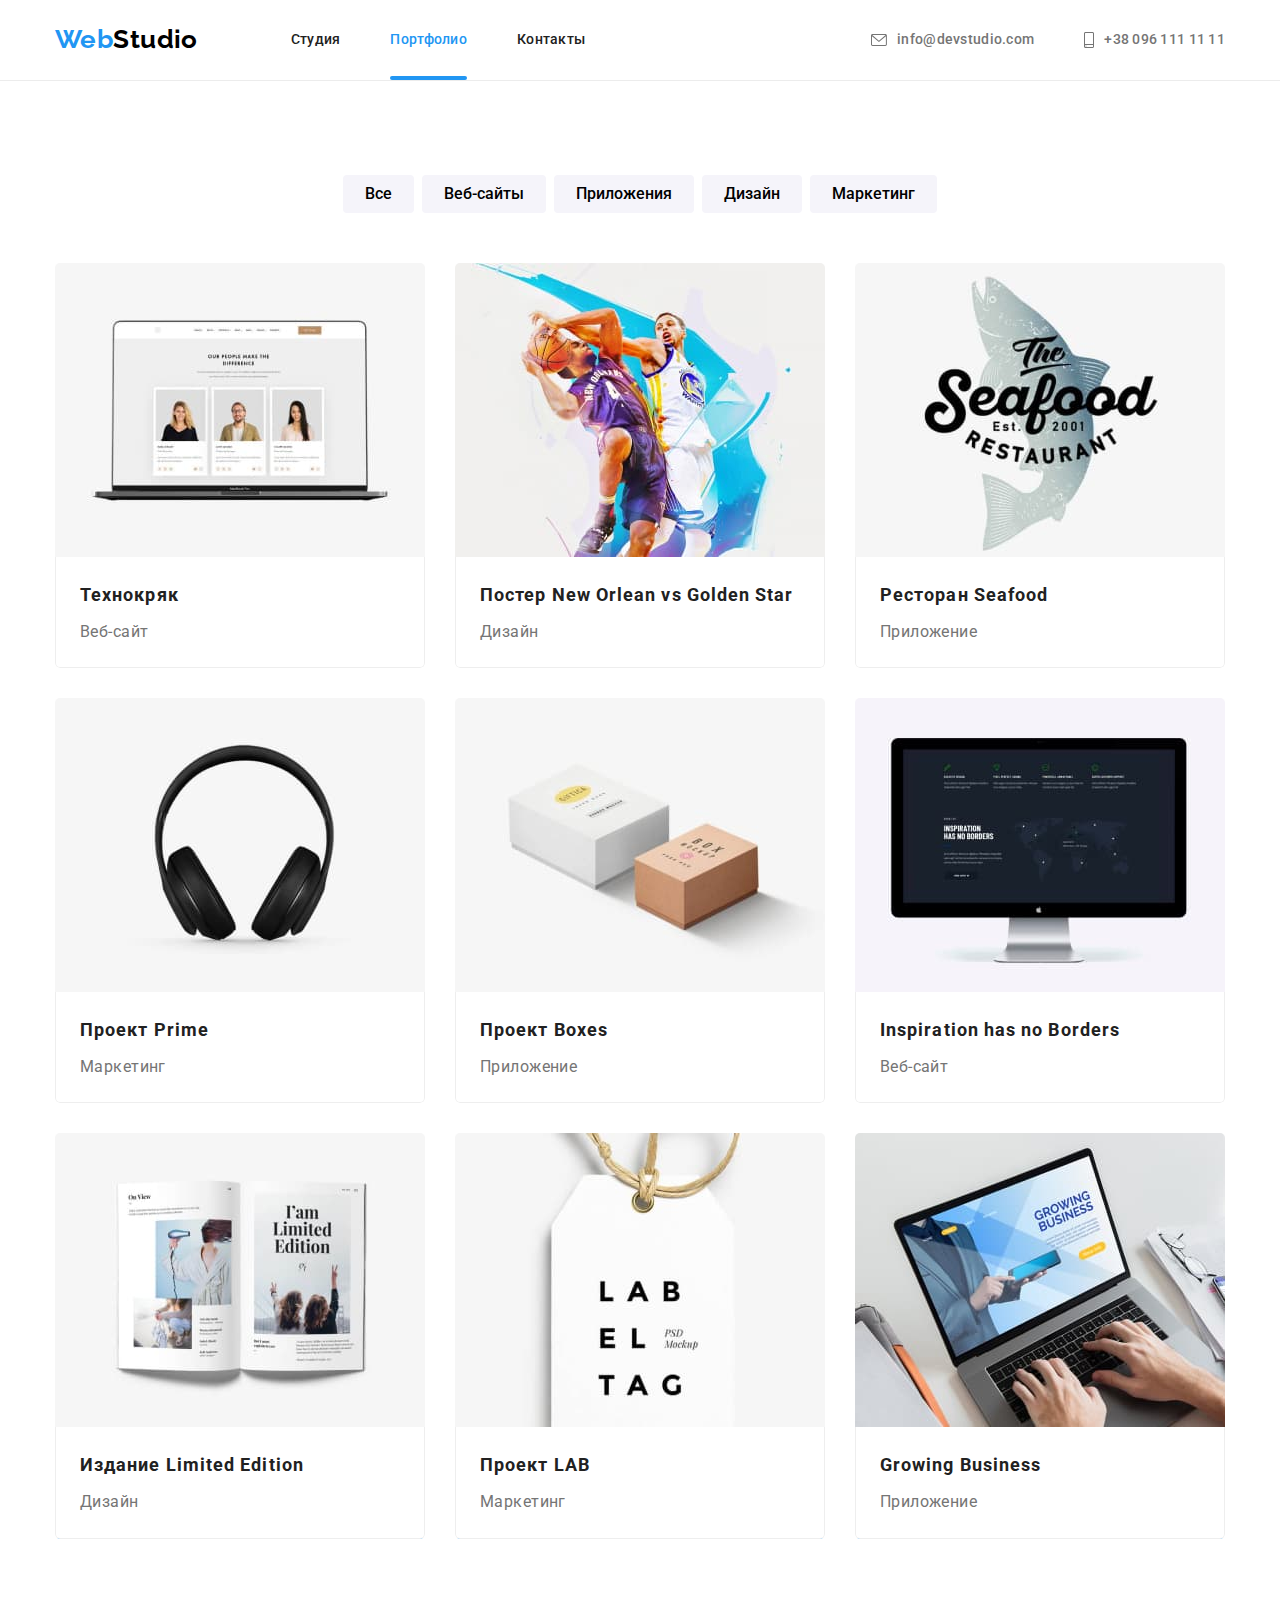
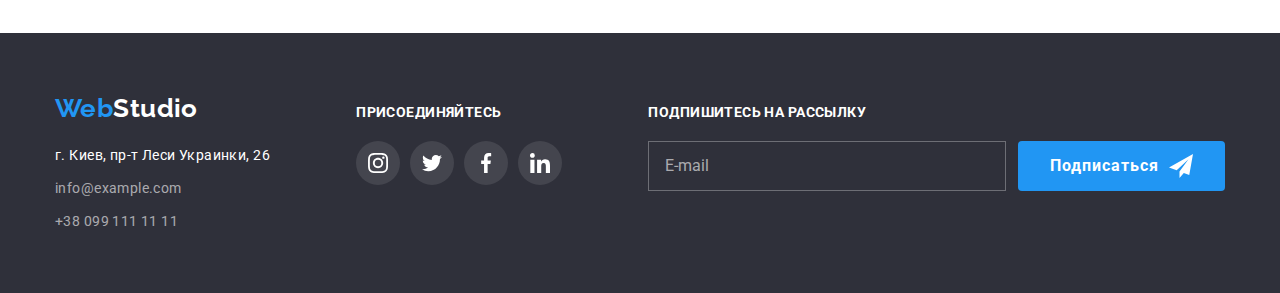
==== portfolio.html @ dcbbfcdd "Перенесено файли з попереднього дз" ====
<!DOCTYPE html>
<html lang="en">
  <head>
    <meta charset="UTF-8" />
    <meta name="viewport" content="width=device-width, initial-scale=1.0" />
    <title>Portfolio</title>
    <link
      href="https://fonts.googleapis.com/css2?family=Raleway:wght@700&family=Roboto:wght@400;500;700;900&display=swap"
      rel="stylesheet"
    />

    <link rel="stylesheet" href="./css/main.min.css" />
  </head>

  <body>
    <header class="header">
      <div class="container main-nav">
        <nav class="main-nav">
          <a class="logo link" href="index.html"
            >Web<span class="logo--black">Studio</span></a
          >
          <ul class="site-nav list">
            <li class="item">
              <a class="link" href="index.html">Студия</a>
            </li>
            <li class="item">
              <a class="current link" href="portfolio.html">Портфолио</a>
            </li>
            <li class="item"><a class="link" href="">Контакты</a></li>
          </ul>
        </nav>
        <ul class="site-nav list contacts">
          <li class="item">
            <a class="link" href="mailto:info@devstudio.com">
              <svg class="contacts__icon" width="16" height="12">
                <use href="./images/sprite.svg#icon-envelope"></use></svg
              >info@devstudio.com</a
            >
          </li>
          <li class="item">
            <a class="link" href="tel:+380961111111">
              <svg class="contacts__icon" width="10" height="16">
                <use href="./images/sprite.svg#icon-smartphone"></use></svg
              >+38 096 111 11 11</a
            >
          </li>
        </ul>
      </div>
    </header>
    <main class="main-content">
      <div class="container section">
        <h1 class="hidden">Фильтры</h1>

        <ul class="list buttons">
          <li class="buttons__item">
            <button class="button--white" type="button">Все</button>
          </li>
          <li class="buttons__item">
            <button class="button--white" type="button">Веб-сайты</button>
          </li>
          <li class="buttons__item">
            <button class="button--white" type="button">Приложения</button>
          </li>
          <li class="buttons__item">
            <button class="button--white" type="button">Дизайн</button>
          </li>
          <li class="buttons__item">
            <button class="button--white" type="button">Маркетинг</button>
          </li>
        </ul>

        <section class="projects">
          <h2 class="hidden">Проекты</h2>
          <ul class="list">
            <li class="box">
              <a class="link" href="">
                <img src="./images/image.jpg" alt="" width="370" />
                <div class="box__caption">
                  <h3 class="projects__title">Технокряк</h3>
                  <p class="projects__paragraph">Веб-сайт</p>
                </div>
                <div class="overlay">
                  <p class="overley__text">
                    Технокряк это современная площадка распространения
                    коронавируса. Компании используют эту платформу для
                    цифрового шпионажа и атак на защищённые сервера конкурентов.
                  </p>
                </div>
              </a>
            </li>
            <li class="box">
              <a class="link" href="">
                <img src="./images/image1.jpg" alt="" width="370" />
                <div class="box__caption">
                  <h3 class="projects__title">
                    Постер New Orlean vs Golden Star
                  </h3>
                  <p class="projects__paragraph">Дизайн</p>
                </div>
                <div class="overlay">
                  <p class="overley__text">
                    Технокряк это современная площадка распространения
                    коронавируса. Компании используют эту платформу для
                    цифрового шпионажа и атак на защищённые сервера конкурентов.
                  </p>
                </div>
              </a>
            </li>
            <li class="box">
              <a class="link" href="">
                <img src="./images/image2.jpg" alt="" width="370" />
                <div class="box__caption">
                  <h3 class="projects__title">Ресторан Seafood</h3>
                  <p class="projects__paragraph">Приложение</p>
                </div>
                <div class="overlay">
                  <p class="overley__text">
                    Технокряк это современная площадка распространения
                    коронавируса. Компании используют эту платформу для
                    цифрового шпионажа и атак на защищённые сервера конкурентов.
                  </p>
                </div>
              </a>
            </li>
            <li class="box">
              <a class="link" href="">
                <img src="./images/image3.jpg" alt="" width="370" />
                <div class="box__caption">
                  <h3 class="projects__title">Проект Prime</h3>
                  <p class="projects__paragraph">Маркетинг</p>
                </div>
                <div class="overlay">
                  <p class="overley__text">
                    Технокряк это современная площадка распространения
                    коронавируса. Компании используют эту платформу для
                    цифрового шпионажа и атак на защищённые сервера конкурентов.
                  </p>
                </div>
              </a>
            </li>
            <li class="box">
              <a class="link" href="">
                <img src="./images/image4.jpg" alt="" width="370" />
                <div class="box__caption">
                  <h3 class="projects__title">Проект Boxes</h3>
                  <p class="projects__paragraph">Приложение</p>
                </div>
                <div class="overlay">
                  <p class="overley__text">
                    Технокряк это современная площадка распространения
                    коронавируса. Компании используют эту платформу для
                    цифрового шпионажа и атак на защищённые сервера конкурентов.
                  </p>
                </div>
              </a>
            </li>
            <li class="box">
              <a class="link" href="">
                <img src="./images/image5.jpg" alt="" width="370" />
                <div class="box__caption">
                  <h3 class="projects__title">Inspiration has no Borders</h3>
                  <p class="projects__paragraph">Веб-сайт</p>
                </div>
                <div class="overlay">
                  <p class="overley__text">
                    Технокряк это современная площадка распространения
                    коронавируса. Компании используют эту платформу для
                    цифрового шпионажа и атак на защищённые сервера конкурентов.
                  </p>
                </div>
              </a>
            </li>
            <li class="box">
              <a class="link" href="">
                <img src="./images/image6.jpg" alt="" width="370" />
                <div class="box__caption">
                  <h3 class="projects__title">Издание Limited Edition</h3>
                  <p class="projects__paragraph">Дизайн</p>
                </div>
                <div class="overlay">
                  <p class="overley__text">
                    Технокряк это современная площадка распространения
                    коронавируса. Компании используют эту платформу для
                    цифрового шпионажа и атак на защищённые сервера конкурентов.
                  </p>
                </div>
              </a>
            </li>
            <li class="box">
              <a class="link" href="">
                <img src="./images/image7.jpg" alt="" width="370" />
                <div class="box__caption">
                  <h3 class="projects__title">Проект LAB</h3>
                  <p class="projects__paragraph">Маркетинг</p>
                </div>
                <div class="overlay">
                  <p class="overley__text">
                    Технокряк это современная площадка распространения
                    коронавируса. Компании используют эту платформу для
                    цифрового шпионажа и атак на защищённые сервера конкурентов.
                  </p>
                </div>
              </a>
            </li>
            <li class="box">
              <a class="link" href="">
                <img src="./images/image8.jpg" alt="" width="370" />
                <div class="box__caption">
                  <h3 class="projects__title">Growing Business</h3>
                  <p class="projects__paragraph">Приложение</p>
                </div>
                <div class="overlay">
                  <p class="overley__text">
                    Технокряк это современная площадка распространения
                    коронавируса. Компании используют эту платформу для
                    цифрового шпионажа и атак на защищённые сервера конкурентов.
                  </p>
                </div>
              </a>
            </li>
          </ul>
        </section>
      </div>
    </main>
    <footer class="page-footer">
      <div class="container footer">
        <div>
          <a class="logo link" href="./index.html"
            >Web<span class="logo--white">Studio</span></a
          >
          <address class="location">
            <p class="street">г. Киев, пр-т Леси Украинки, 26</p>
            <ul class="list list--colum">
              <li class="contact__item">
                <a class="footer-contacts link" href="mailto:info@example.com"
                  >info@example.com</a
                >
              </li>
              <li class="contact__item">
                <a class="footer-contacts link" href="tel:+380991111111"
                  >+38 099 111 11 11</a
                >
              </li>
            </ul>
          </address>
        </div>
        <div class="join">
          <b class="footer__subtitle">Присоединяйтесь</b>
          <ul class="list">
            <li class="icon__item">
              <a class="link-icon link-icon--gray link" href="">
                <svg width="20" height="20">
                  <use href="./images/sprite.svg#icon-instagram"></use>
                </svg>
              </a>
            </li>
            <li class="icon__item">
              <a class="link-icon link-icon--gray link" href="">
                <svg width="20" height="20">
                  <use href="./images/sprite.svg#icon-twitter"></use>
                </svg>
              </a>
            </li>
            <li class="icon__item">
              <a class="link-icon link-icon--gray link" href="">
                <svg width="20" height="20">
                  <use href="./images/sprite.svg#icon-facebook"></use>
                </svg>
              </a>
            </li>
            <li class="icon__item">
              <a class="link-icon link-icon--gray link" href="">
                <svg width="20" height="20">
                  <use href="./images/sprite.svg#icon-linkedin"></use>
                </svg>
              </a>
            </li>
          </ul>
        </div>
        <div class="follow">
          <b class="footer__subtitle">Подпишитесь на рассылку</b>
          <form action="#" class="follow__form">
            <label for="mail"></label>
            <input
              type="email"
              class="follow__input"
              id="mail"
              name="mail"
              placeholder="E-mail"
            />
            <button type="submit" class="button">
              Подписаться
              <svg class="icon-send" width="24" height="24">
                <use href="./images/sprite.svg#icon-send"></use>
              </svg>
            </button>
          </form>
        </div>
      </div>
    </footer>
  </body>
</html>
---- css/main.min.css ----
/*! modern-normalize v0.7.0 | MIT License | https://github.com/sindresorhus/modern-normalize */*,::after,::before{box-sizing:border-box}:root{-moz-tab-size:4;tab-size:4}html{line-height:1.15;-webkit-text-size-adjust:100%}body{margin:0}body{font-family:system-ui, -apple-system, 'Segoe UI', Roboto, Helvetica, Arial, sans-serif, 'Apple Color Emoji', 'Segoe UI Emoji'}hr{height:0}abbr[title]{text-decoration:underline dotted}b,strong{font-weight:bolder}code,kbd,pre,samp{font-family:ui-monospace, SFMono-Regular, Consolas, 'Liberation Mono', Menlo, monospace;font-size:1em}small{font-size:80%}sub,sup{font-size:75%;line-height:0;position:relative;vertical-align:baseline}sub{bottom:-0.25em}sup{top:-0.5em}button,input,optgroup,select,textarea{font-family:inherit;font-size:100%;line-height:1.15;margin:0}button,select{text-transform:none}[type='button'],[type='reset'],[type='submit'],button{-webkit-appearance:button}[type='button']::-moz-focus-inner,[type='reset']::-moz-focus-inner,[type='submit']::-moz-focus-inner,button::-moz-focus-inner{border-style:none;padding:0}[type='button']:-moz-focusring,[type='reset']:-moz-focusring,[type='submit']:-moz-focusring,button:-moz-focusring{outline:1px dotted ButtonText}legend{padding:0}progress{vertical-align:baseline}[type='number']::-webkit-inner-spin-button,[type='number']::-webkit-outer-spin-button{height:auto}[type='search']{-webkit-appearance:textfield;outline-offset:-2px}[type='search']::-webkit-search-decoration{-webkit-appearance:none}::-webkit-file-upload-button{-webkit-appearance:button;font:inherit}summary{display:list-item}body{color:#212121;font-family:Roboto;letter-spacing:0.03em;font-size:14px;font-style:normal;font-weight:400}img{display:block;max-width:100%;height:auto}.main-content{background-color:var(--white)}.link{text-decoration:none}.list{padding:0;margin:0;list-style:none;display:flex;flex-wrap:wrap}.list--colum{flex-direction:column}.container{width:1200px;margin-left:auto;margin-right:auto;padding-right:15px;padding-left:15px}.section{padding-top:94px;padding-bottom:94px}.hidden{position:absolute;width:1px;height:1px;margin:-1px;border:0;padding:0;clip:rect(0 0 0 0);overflow:hidden}.header{background-color:#fff;border-bottom:1px solid #ECECEC}.main-nav{display:flex;align-items:center}.site-nav{margin-left:93px}.site-nav .item:not(:last-child){margin-right:50px}.site-nav .link{display:block;padding-top:32px;padding-bottom:32px;position:relative;color:#212121;font-weight:500;line-height:1.14;letter-spacing:0.02em;transition:color 250ms cubic-bezier(0.4, 0, 0.2, 1)}.site-nav .link:hover,.site-nav .link:focus{color:#2196f3}.link.current{color:#2196f3}.current::after{display:inline-block;position:absolute;bottom:0;left:0;content:'';width:100%;height:4px;background-color:#2196f3;border-radius:2px}.logo{display:block;font-family:Raleway;font-style:normal;color:#2196f3;font-weight:700;font-size:26px;line-height:1.2}.logo--black{color:#000}.logo--white{color:#fff}.hero{display:flex;flex-direction:column;justify-content:center;align-items:center;max-width:1600px;height:600px;margin-left:auto;margin-right:auto;background-color:#2f303a;color:#fff;text-align:center;background-image:linear-gradient(to right, rgba(47,48,58,0.4), rgba(47,48,58,0.4)),url(../images/overley.jpg);background-position:center;background-repeat:no-repeat;background-size:cover}.hero__title{margin-top:0;margin-bottom:30px;margin-left:auto;margin-right:auto;max-width:700px;font-weight:900;font-size:44px;line-height:1.4;letter-spacing:0.06em;text-transform:uppercase}.button{display:inline-block;border-radius:4px;padding:10px 32px;min-width:200px;color:#fff;background-color:#2196f3;font-weight:700;font-size:16px;line-height:1.9;letter-spacing:0.06em;cursor:pointer;border:none}.button--white{padding:6px 22px;font-weight:500;font-size:16px;line-height:1.6;text-align:center;background-color:#f5f4fa;border:0;border-radius:4px;cursor:pointer;transition:color 250ms cubic-bezier(0.4, 0, 0.2, 1),background-color 250ms cubic-bezier(0.4, 0, 0.2, 1),box-shadow 250ms cubic-bezier(0.4, 0, 0.2, 1)}.button--white:hover,.button--white:focus{color:#fff;background-color:#2196f3;box-shadow:0px 3px 1px rgba(0,0,0,0.1),0px 1px 2px rgba(0,0,0,0.08),0px 2px 2px rgba(0,0,0,0.12)}.buttons{justify-content:center;margin-bottom:50px}.buttons__item{margin-right:8px}.buttons__item:last-child{margin-right:0}.features__subtitle{font-weight:700;line-height:1.14;text-transform:uppercase;margin-bottom:10px;margin-top:0}.features__paragraph{line-height:1.7;color:#757575;margin-top:0;margin-bottom:0}.features__item{width:calc((100% - 90px) / 4)}.features__item:not(:last-child){margin-right:30px}.features__frame{display:flex;justify-content:center;align-items:center;background-color:#f5f4fa;border-radius:4px;width:270px;height:120px;margin-bottom:20px}.title{margin-bottom:50px;margin-top:0;font-weight:700;font-size:36px;line-height:1.2;text-align:center}.activity__item{width:calc((100% - 60px) / 3);margin-right:30px;position:relative}.activity__item:nth-child(3n){margin-right:0}.activity__block{position:absolute;bottom:0;width:100%;height:70px;display:flex;justify-content:center;align-items:center;background-color:rgba(47,48,58,0.8)}.activity__title{margin:0;color:#fff;font-weight:700;font-size:14px;line-height:1.14;text-transform:uppercase}.team{background-color:#f5f4fa;padding-top:94px;padding-bottom:94px;text-align:center}.box{background-color:#fff;margin-right:30px}.team .box{width:calc((100% - 90px) / 4);box-shadow:0px 1px 3px rgba(0,0,0,0.12),0px 1px 1px rgba(0,0,0,0.14),0px 2px 1px rgba(0,0,0,0.2);border-radius:0px 0px 4px 4px}.team .box:nth-child(4n){margin-right:0}.team__subtitle{font-weight:500;font-size:16px;line-height:1.2;margin-top:0;margin-bottom:10px}.team__paragraph{font-size:16px;line-height:1.2;color:#757575;margin-top:0;margin-bottom:16px}.box-footer{padding-top:30px;padding-bottom:30px}.link-icon{display:flex;justify-content:center;align-items:center;border-radius:50%;width:44px;height:44px;fill:#afb1b8;transition:background-color 250ms cubic-bezier(0.4, 0, 0.2, 1),fill 250ms cubic-bezier(0.4, 0, 0.2, 1)}.link-icon:hover,.link-icon:focus{background-color:#2196f3;fill:#fff}.icon__list{justify-content:center}.icon__item{margin-right:10px}.icon__item:last-child{margin-right:0}.clients__item{margin-right:30px}.clients__item:nth-child(6n){margin-right:0}.clients__item .clients__link:hover,.clients__item .clients__link:focus{fill:#2196f3;border-color:#2196f3}.clients__link{display:flex;align-items:center;justify-content:center;width:170px;height:90px;border-radius:4px;border:1px solid #afb1b8;fill:#afb1b8;padding:0;margin:0;transition:border-color 250ms cubic-bezier(0.4, 0, 0.2, 1),fill 250ms cubic-bezier(0.4, 0, 0.2, 1)}.page-footer{padding-top:60px;padding-bottom:60px;background-color:#2f303a}.footer{display:flex;align-items:baseline;justify-content:space-between}.footer__subtitle{line-height:1.14;text-transform:uppercase;color:#fff}.link-icon--gray{border-radius:50%;width:44px;height:44px;fill:#fff;background-color:rgba(255,255,255,0.1)}.join .list{margin-top:20px}.contacts{margin-left:auto}.contacts .link{color:#757575;display:flex;align-items:center}.contacts .link:hover,.contacts .link:focus{fill:#2196f3}.contacts__icon{margin-right:10px;fill:currentColor}.footer-contacts{color:rgba(255,255,255,0.6)}.footer-contacts:hover,.footer-contacts:focus{color:#2196f3}.contact__item{margin-bottom:9px}.contact__item:last-child{margin-bottom:0}.street{margin-top:0;margin-bottom:9px}.location{color:#fff;line-height:1.7;font-style:normal;margin-top:20px}.follow__input{font-size:16px;color:#fff;width:358px;height:50px;padding-left:16px;background-color:transparent;border:1px solid rgba(255,255,255,0.3)}.follow__input::placeholder{font-size:16px;line-height:1.25;color:rgba(255,255,255,0.6)}.follow__input:focus{border-color:#fff}.follow__form{display:flex;margin-top:20px}.follow__form .button{display:flex;align-items:center;margin-left:12px}.icon-send{margin-left:10px}.backdrop{position:fixed;top:0;left:0;width:100%;height:100%;background-color:rgba(0,0,0,0.7);opacity:1;transition:opacity 250ms cubic-bezier(0.4, 0, 0.2, 1)}.is-hidden{opacity:0;pointer-events:none}.backdrop.is-hidden .modal{transform:translate(-50%, -50%) scale(0.7)}.modal{position:absolute;top:50%;left:50%;width:528px;height:581px;background-color:#fff;transform:translate(-50%, -50%) scale(1);transition:transform 250ms cubic-bezier(0.4, 0, 0.2, 1)}.modal__button{position:absolute;top:8px;right:8px;width:30px;height:30px;border:1px solid rgba(0,0,0,0.1);background-color:#fff;border-radius:50%;cursor:pointer;transition:color 250ms cubic-bezier(0.4, 0, 0.2, 1)}.modal__button:hover,.modal__button:focus{color:#2196f3}.form__title{color:#212121;font-weight:700;font-size:20px;line-height:1.15;text-align:center;margin-top:0;margin-bottom:12px}.form{padding:40px;margin-right:auto;margin-left:auto;text-align:center}.form-field{position:relative;display:flex;flex-direction:column;margin-bottom:10px;text-align:left}.form-field .input-icon{position:absolute;width:18px;height:18px;left:12px;bottom:11px;transition:fill 250ms cubic-bezier(0.4, 0, 0.2, 1)}.form-input{margin:0;padding:10px;border:1px solid rgba(33,33,33,0.2);border-radius:4px;padding-left:42px;transition:border-color 250ms cubic-bezier(0.4, 0, 0.2, 1)}.form-input:focus{border-color:#2196f3;outline:none}.form-input:focus+.input-icon{fill:#2196f3}.form-label{color:#757575;font-size:12px;line-height:1.16;letter-spacing:0.01em;margin-bottom:4px}.checkbox-label{font-size:14px;line-height:1.7;letter-spacing:0.03em}.comment{resize:none;width:448px;height:120px;padding-left:16px;margin-bottom:10px}.comment::placeholder{line-height:16px;letter-spacing:0.01em;color:rgba(117,117,117,0.5)}.form-checkbox{margin-bottom:30px;display:flex;align-items:center;justify-content:center;cursor:pointer}.checkbox:checked+.checkbox-icon{background-color:#2196f3;border-color:#2196f3;background-image:url(../images/icon-check.svg);background-origin:border-box;background-size:contain}.form-checkbox .link{display:inline-block;color:#2196f3;border-bottom:1px solid #2196f3;line-height:0.85}.checkbox-icon{display:inline-block;width:16px;height:15px;border:2px solid #212121;margin-right:9px;border-radius:2px;transition:background-color 250ms cubic-bezier(0.4, 0, 0.2, 1),border 250ms cubic-bezier(0.4, 0, 0.2, 1)}.projects{display:flex;flex-wrap:wrap}.projects__title{font-weight:700;font-size:18px;line-height:2;color:#212121;letter-spacing:0.06em;margin-top:0;margin-bottom:4px}.projects__paragraph{font-size:16px;line-height:1.9;color:#757575;margin-bottom:0;margin-top:0}.projects .box{position:relative;width:calc((100% - 60px) / 3);margin-bottom:30px;border-radius:5px;overflow:hidden;transition:box-shadow 250ms cubic-bezier(0.4, 0, 0.2, 1)}.projects .box:nth-child(3n){margin-right:0}.projects .box:nth-last-child(-n+3){margin-bottom:0}.projects .box:hover,.projects .box:focus{box-shadow:0px 1px 3px rgba(0,0,0,0.12),0px 1px 1px rgba(0,0,0,0.14),0px 2px 1px rgba(0,0,0,0.2)}.projects .box:hover .overlay,.projects .box:focus .overlay{transform:translateY(0)}.box__caption{position:relative;padding:20px 24px;border:1px solid #eeeeee;background-color:#fff;box-sizing:border-box;border-top:none;border-bottom-left-radius:5px;border-bottom-right-radius:5px;overflow:hidden;z-index:1}.overlay{position:absolute;top:0;width:100%;height:100%;background-color:rgba(33,150,243,0.9);padding:63px 24px;transform:translateY(100%);transition:transform 250ms cubic-bezier(0.4, 0, 0.2, 1)}.overley__text{margin:0;font-size:18px;line-height:1.56;color:#fff}
/*# sourceMappingURL=main.min.css.map */
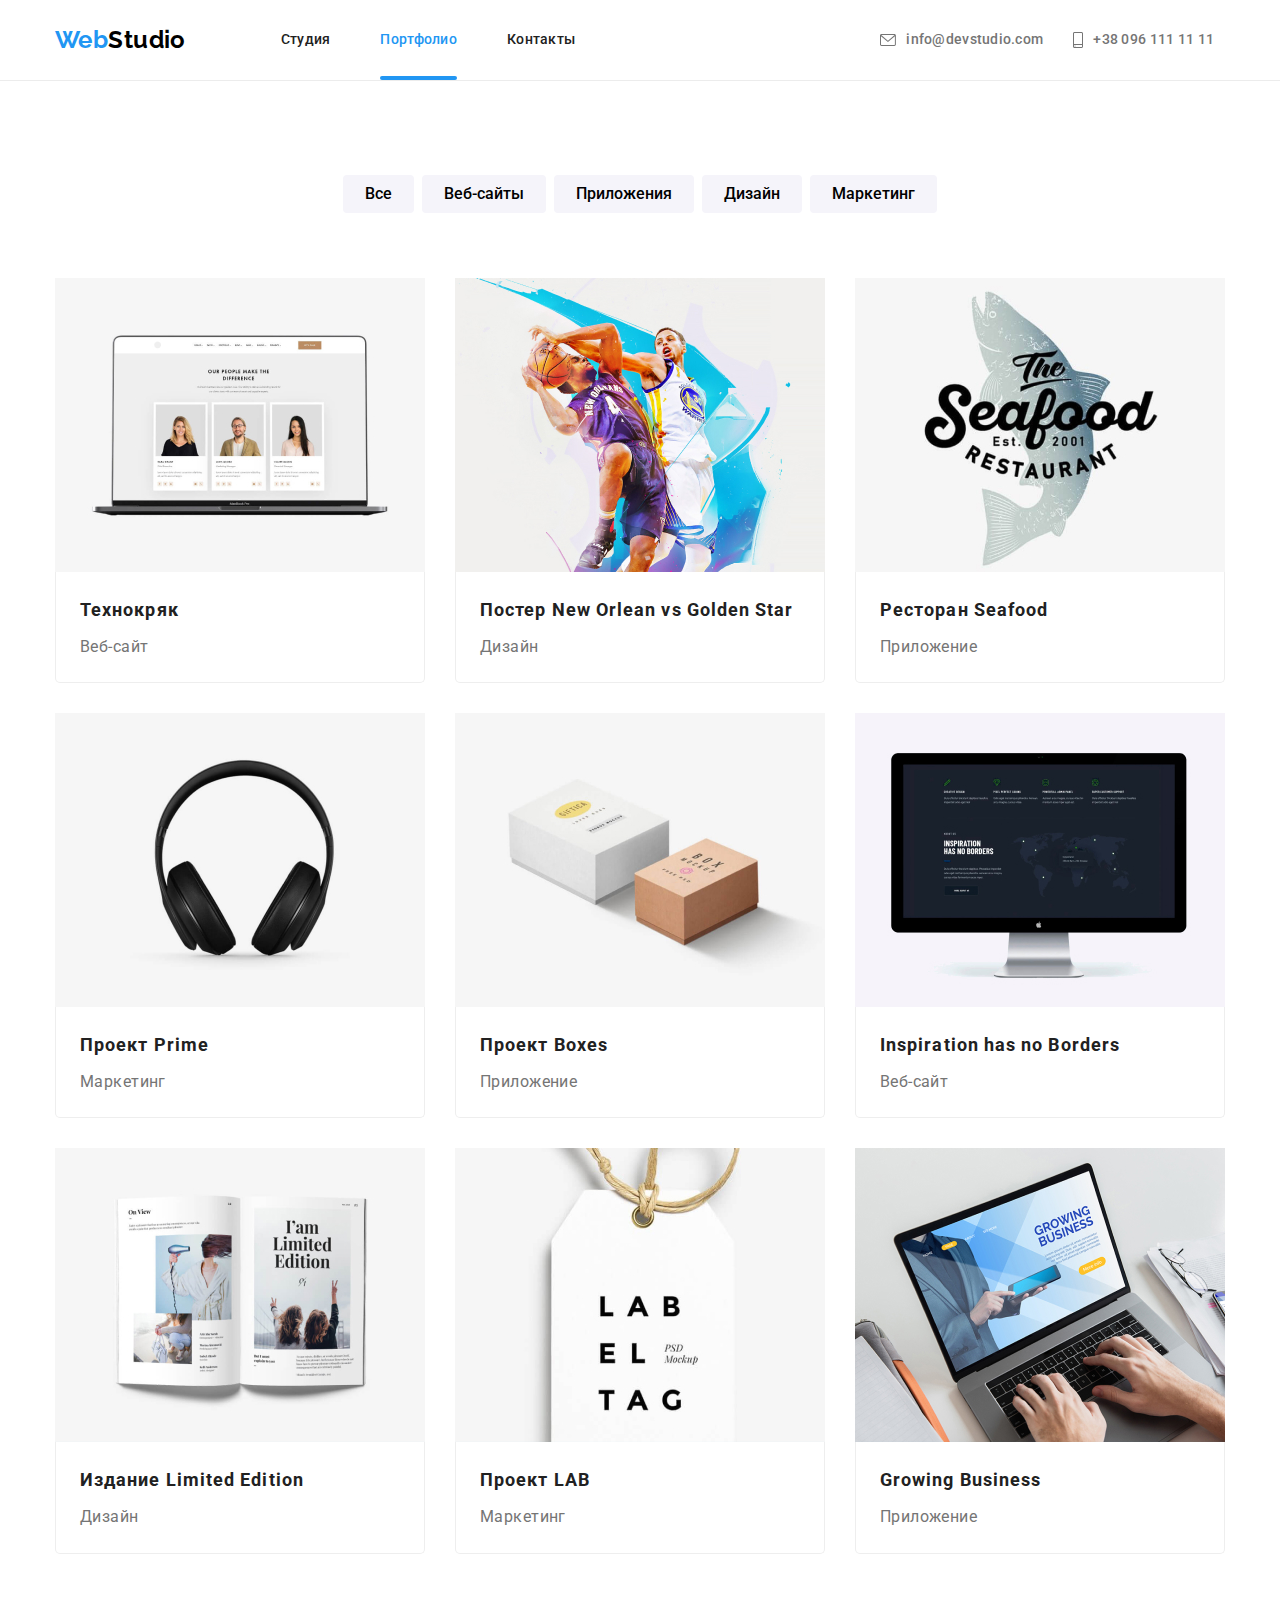
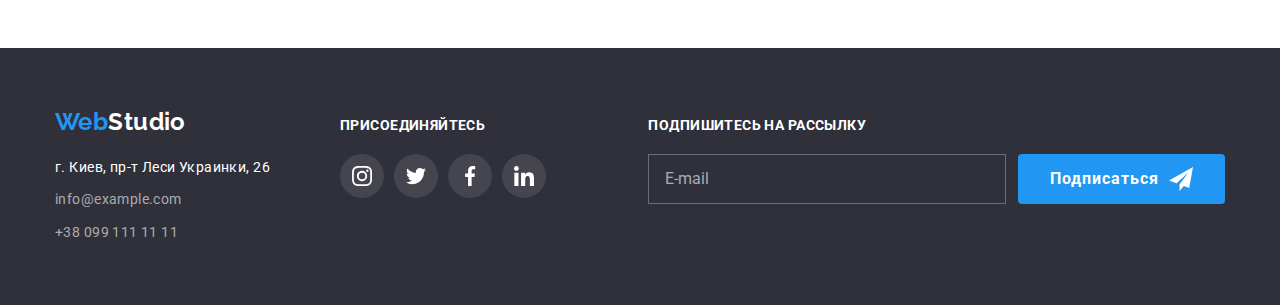
==== commit 29db31c9: "додана адаптивна версія всіх сторінок і картинок" ====
--- a/portfolio.html
+++ b/portfolio.html
@@ -14,37 +14,49 @@
 
   <body>
     <header class="header">
-      <div class="container main-nav">
+      <div class="container">
         <nav class="main-nav">
           <a class="logo link" href="index.html"
             >Web<span class="logo--black">Studio</span></a
           >
-          <ul class="site-nav list">
-            <li class="item">
-              <a class="link" href="index.html">Студия</a>
-            </li>
-            <li class="item">
-              <a class="current link" href="portfolio.html">Портфолио</a>
-            </li>
-            <li class="item"><a class="link" href="">Контакты</a></li>
-          </ul>
+          <button type="button" class="menu-button" data-menu-button>
+            <svg width="40" height="40">
+              <use
+                class="icon-close"
+                href="./images/sprite.svg#icon-close"
+              ></use>
+              <use class="icon-menu" href="./images/sprite.svg#icon-menu"></use>
+            </svg>
+          </button>
+          <div class="menu" data-menu>
+            <ul class="site-nav list">
+              <li class="item">
+                <a class="link" href="index.html">Студия</a>
+              </li>
+              <li class="item">
+                <a class="current link" href="portfolio.html">Портфолио</a>
+              </li>
+              <li class="item"><a class="link" href="">Контакты</a></li>
+            </ul>
+
+            <ul class="list contacts">
+              <li class="item">
+                <a class="link" href="mailto:info@devstudio.com">
+                  <svg class="contacts__icon" width="16" height="12">
+                    <use href="./images/sprite.svg#icon-envelope"></use></svg
+                  >info@devstudio.com</a
+                >
+              </li>
+              <li class="item">
+                <a class="link" href="tel:+380961111111">
+                  <svg class="contacts__icon" width="10" height="16">
+                    <use href="./images/sprite.svg#icon-smartphone"></use></svg
+                  >+38 096 111 11 11</a
+                >
+              </li>
+            </ul>
+          </div>
         </nav>
-        <ul class="site-nav list contacts">
-          <li class="item">
-            <a class="link" href="mailto:info@devstudio.com">
-              <svg class="contacts__icon" width="16" height="12">
-                <use href="./images/sprite.svg#icon-envelope"></use></svg
-              >info@devstudio.com</a
-            >
-          </li>
-          <li class="item">
-            <a class="link" href="tel:+380961111111">
-              <svg class="contacts__icon" width="10" height="16">
-                <use href="./images/sprite.svg#icon-smartphone"></use></svg
-              >+38 096 111 11 11</a
-            >
-          </li>
-        </ul>
       </div>
     </header>
     <main class="main-content">
@@ -72,149 +84,222 @@
         <section class="projects">
           <h2 class="hidden">Проекты</h2>
           <ul class="list">
-            <li class="box">
-              <a class="link" href="">
-                <img src="./images/image.jpg" alt="" width="370" />
+            <li class="projects__item">
+              <a class="link" href="">
+                <div class="projects__box">
+                  <img
+                    src="./images/image.jpg"
+                    alt=""
+                    width="370"
+                    srcset="./images/image.jpg 1x, ./images/image@2x.jpg 2x"
+                  />
+                  <div class="overlay">
+                    <p class="overley__text">
+                      Технокряк это современная площадка распространения
+                      коронавируса. Компании используют эту платформу для
+                      цифрового шпионажа и атак на защищённые сервера
+                      конкурентов.
+                    </p>
+                  </div>
+                </div>
                 <div class="box__caption">
                   <h3 class="projects__title">Технокряк</h3>
                   <p class="projects__paragraph">Веб-сайт</p>
                 </div>
-                <div class="overlay">
-                  <p class="overley__text">
-                    Технокряк это современная площадка распространения
-                    коронавируса. Компании используют эту платформу для
-                    цифрового шпионажа и атак на защищённые сервера конкурентов.
-                  </p>
-                </div>
-              </a>
-            </li>
-            <li class="box">
-              <a class="link" href="">
-                <img src="./images/image1.jpg" alt="" width="370" />
+              </a>
+            </li>
+            <li class="projects__item">
+              <a class="link" href="">
+                <div class="projects__box">
+                  <img
+                    src="./images/image1.jpg"
+                    alt=""
+                    width="370"
+                    srcset="./images/image1.jpg 1x, ./images/image1@2x.jpg 2x"
+                  />
+                  <div class="overlay">
+                    <p class="overley__text">
+                      Технокряк это современная площадка распространения
+                      коронавируса. Компании используют эту платформу для
+                      цифрового шпионажа и атак на защищённые сервера
+                      конкурентов.
+                    </p>
+                  </div>
+                </div>
+
                 <div class="box__caption">
                   <h3 class="projects__title">
                     Постер New Orlean vs Golden Star
                   </h3>
                   <p class="projects__paragraph">Дизайн</p>
                 </div>
-                <div class="overlay">
-                  <p class="overley__text">
-                    Технокряк это современная площадка распространения
-                    коронавируса. Компании используют эту платформу для
-                    цифрового шпионажа и атак на защищённые сервера конкурентов.
-                  </p>
-                </div>
-              </a>
-            </li>
-            <li class="box">
-              <a class="link" href="">
-                <img src="./images/image2.jpg" alt="" width="370" />
+              </a>
+            </li>
+            <li class="projects__item">
+              <a class="link" href="">
+                <div class="projects__box">
+                  <img
+                    src="./images/image2.jpg"
+                    alt=""
+                    width="370"
+                    srcset="./images/image2.jpg 1x, ./images/image2@2x.jpg 2x"
+                  />
+                  <div class="overlay">
+                    <p class="overley__text">
+                      Технокряк это современная площадка распространения
+                      коронавируса. Компании используют эту платформу для
+                      цифрового шпионажа и атак на защищённые сервера
+                      конкурентов.
+                    </p>
+                  </div>
+                </div>
                 <div class="box__caption">
                   <h3 class="projects__title">Ресторан Seafood</h3>
                   <p class="projects__paragraph">Приложение</p>
                 </div>
-                <div class="overlay">
-                  <p class="overley__text">
-                    Технокряк это современная площадка распространения
-                    коронавируса. Компании используют эту платформу для
-                    цифрового шпионажа и атак на защищённые сервера конкурентов.
-                  </p>
-                </div>
-              </a>
-            </li>
-            <li class="box">
-              <a class="link" href="">
-                <img src="./images/image3.jpg" alt="" width="370" />
+              </a>
+            </li>
+            <li class="projects__item">
+              <a class="link" href="">
+                <div class="projects__box">
+                  <img
+                    src="./images/image3.jpg"
+                    alt=""
+                    width="370"
+                    srcset="./images/image3.jpg 1x, ./images/image3@2x.jpg 2x"
+                  />
+                  <div class="overlay">
+                    <p class="overley__text">
+                      Технокряк это современная площадка распространения
+                      коронавируса. Компании используют эту платформу для
+                      цифрового шпионажа и атак на защищённые сервера
+                      конкурентов.
+                    </p>
+                  </div>
+                </div>
                 <div class="box__caption">
                   <h3 class="projects__title">Проект Prime</h3>
                   <p class="projects__paragraph">Маркетинг</p>
                 </div>
-                <div class="overlay">
-                  <p class="overley__text">
-                    Технокряк это современная площадка распространения
-                    коронавируса. Компании используют эту платформу для
-                    цифрового шпионажа и атак на защищённые сервера конкурентов.
-                  </p>
-                </div>
-              </a>
-            </li>
-            <li class="box">
-              <a class="link" href="">
-                <img src="./images/image4.jpg" alt="" width="370" />
+              </a>
+            </li>
+            <li class="projects__item">
+              <a class="link" href="">
+                <div class="projects__box">
+                  <img
+                    src="./images/image4.jpg"
+                    alt=""
+                    width="370"
+                    srcset="./images/image4.jpg 1x, ./images/image4@2x.jpg 2x"
+                  />
+                  <div class="overlay">
+                    <p class="overley__text">
+                      Технокряк это современная площадка распространения
+                      коронавируса. Компании используют эту платформу для
+                      цифрового шпионажа и атак на защищённые сервера
+                      конкурентов.
+                    </p>
+                  </div>
+                </div>
                 <div class="box__caption">
                   <h3 class="projects__title">Проект Boxes</h3>
                   <p class="projects__paragraph">Приложение</p>
                 </div>
-                <div class="overlay">
-                  <p class="overley__text">
-                    Технокряк это современная площадка распространения
-                    коронавируса. Компании используют эту платформу для
-                    цифрового шпионажа и атак на защищённые сервера конкурентов.
-                  </p>
-                </div>
-              </a>
-            </li>
-            <li class="box">
-              <a class="link" href="">
-                <img src="./images/image5.jpg" alt="" width="370" />
+              </a>
+            </li>
+            <li class="projects__item">
+              <a class="link" href="">
+                <div class="projects__box">
+                  <img
+                    src="./images/image5.jpg"
+                    alt=""
+                    width="370"
+                    srcset="./images/image5.jpg 1x, ./images/image5@2x.jpg 2x"
+                  />
+                  <div class="overlay">
+                    <p class="overley__text">
+                      Технокряк это современная площадка распространения
+                      коронавируса. Компании используют эту платформу для
+                      цифрового шпионажа и атак на защищённые сервера
+                      конкурентов.
+                    </p>
+                  </div>
+                </div>
                 <div class="box__caption">
                   <h3 class="projects__title">Inspiration has no Borders</h3>
                   <p class="projects__paragraph">Веб-сайт</p>
                 </div>
-                <div class="overlay">
-                  <p class="overley__text">
-                    Технокряк это современная площадка распространения
-                    коронавируса. Компании используют эту платформу для
-                    цифрового шпионажа и атак на защищённые сервера конкурентов.
-                  </p>
-                </div>
-              </a>
-            </li>
-            <li class="box">
-              <a class="link" href="">
-                <img src="./images/image6.jpg" alt="" width="370" />
+              </a>
+            </li>
+            <li class="projects__item">
+              <a class="link" href="">
+                <div class="projects__box">
+                  <img
+                    src="./images/image6.jpg"
+                    alt=""
+                    width="370"
+                    srcset="./images/image6.jpg 1x, ./images/image6@2x.jpg 2x"
+                  />
+                  <div class="overlay">
+                    <p class="overley__text">
+                      Технокряк это современная площадка распространения
+                      коронавируса. Компании используют эту платформу для
+                      цифрового шпионажа и атак на защищённые сервера
+                      конкурентов.
+                    </p>
+                  </div>
+                </div>
                 <div class="box__caption">
                   <h3 class="projects__title">Издание Limited Edition</h3>
                   <p class="projects__paragraph">Дизайн</p>
                 </div>
-                <div class="overlay">
-                  <p class="overley__text">
-                    Технокряк это современная площадка распространения
-                    коронавируса. Компании используют эту платформу для
-                    цифрового шпионажа и атак на защищённые сервера конкурентов.
-                  </p>
-                </div>
-              </a>
-            </li>
-            <li class="box">
-              <a class="link" href="">
-                <img src="./images/image7.jpg" alt="" width="370" />
+              </a>
+            </li>
+            <li class="projects__item">
+              <a class="link" href="">
+                <div class="projects__box">
+                  <img
+                    src="./images/image7.jpg"
+                    alt=""
+                    width="370"
+                    srcset="./images/image7.jpg 1x, ./images/image7@2x.jpg 2x"
+                  />
+                  <div class="overlay">
+                    <p class="overley__text">
+                      Технокряк это современная площадка распространения
+                      коронавируса. Компании используют эту платформу для
+                      цифрового шпионажа и атак на защищённые сервера
+                      конкурентов.
+                    </p>
+                  </div>
+                </div>
                 <div class="box__caption">
                   <h3 class="projects__title">Проект LAB</h3>
                   <p class="projects__paragraph">Маркетинг</p>
                 </div>
-                <div class="overlay">
-                  <p class="overley__text">
-                    Технокряк это современная площадка распространения
-                    коронавируса. Компании используют эту платформу для
-                    цифрового шпионажа и атак на защищённые сервера конкурентов.
-                  </p>
-                </div>
-              </a>
-            </li>
-            <li class="box">
-              <a class="link" href="">
-                <img src="./images/image8.jpg" alt="" width="370" />
+              </a>
+            </li>
+            <li class="projects__item">
+              <a class="link" href="">
+                <div class="projects__box">
+                  <img
+                    src="./images/image8.jpg"
+                    alt=""
+                    width="370"
+                    srcset="./images/image8.jpg 1x, ./images/image8@2x.jpg 2x"
+                  />
+                  <div class="overlay">
+                    <p class="overley__text">
+                      Технокряк это современная площадка распространения
+                      коронавируса. Компании используют эту платформу для
+                      цифрового шпионажа и атак на защищённые сервера
+                      конкурентов.
+                    </p>
+                  </div>
+                </div>
                 <div class="box__caption">
                   <h3 class="projects__title">Growing Business</h3>
                   <p class="projects__paragraph">Приложение</p>
-                </div>
-                <div class="overlay">
-                  <p class="overley__text">
-                    Технокряк это современная площадка распространения
-                    коронавируса. Компании используют эту платформу для
-                    цифрового шпионажа и атак на защищённые сервера конкурентов.
-                  </p>
                 </div>
               </a>
             </li>
@@ -224,58 +309,60 @@
     </main>
     <footer class="page-footer">
       <div class="container footer">
-        <div>
-          <a class="logo link" href="./index.html"
-            >Web<span class="logo--white">Studio</span></a
-          >
-          <address class="location">
-            <p class="street">г. Киев, пр-т Леси Украинки, 26</p>
-            <ul class="list list--colum">
-              <li class="contact__item">
-                <a class="footer-contacts link" href="mailto:info@example.com"
-                  >info@example.com</a
-                >
-              </li>
-              <li class="contact__item">
-                <a class="footer-contacts link" href="tel:+380991111111"
-                  >+38 099 111 11 11</a
-                >
+        <div class="foot">
+          <div>
+            <a class="logo link" href="./index.html"
+              >Web<span class="logo--white">Studio</span></a
+            >
+            <address class="location">
+              <p class="street">г. Киев, пр-т Леси Украинки, 26</p>
+              <ul class="list list--colum">
+                <li class="contact__item">
+                  <a class="footer-contacts link" href="mailto:info@example.com"
+                    >info@example.com</a
+                  >
+                </li>
+                <li class="contact__item">
+                  <a class="footer-contacts link" href="tel:+380991111111"
+                    >+38 099 111 11 11</a
+                  >
+                </li>
+              </ul>
+            </address>
+          </div>
+          <div class="join">
+            <b class="footer__subtitle">Присоединяйтесь</b>
+            <ul class="list icon__list">
+              <li class="icon__item">
+                <a class="link-icon link-icon--gray link" href="">
+                  <svg width="20" height="20">
+                    <use href="./images/sprite.svg#icon-instagram"></use>
+                  </svg>
+                </a>
+              </li>
+              <li class="icon__item">
+                <a class="link-icon link-icon--gray link" href="">
+                  <svg width="20" height="20">
+                    <use href="./images/sprite.svg#icon-twitter"></use>
+                  </svg>
+                </a>
+              </li>
+              <li class="icon__item">
+                <a class="link-icon link-icon--gray link" href="">
+                  <svg width="20" height="20">
+                    <use href="./images/sprite.svg#icon-facebook"></use>
+                  </svg>
+                </a>
+              </li>
+              <li class="icon__item">
+                <a class="link-icon link-icon--gray link" href="">
+                  <svg width="20" height="20">
+                    <use href="./images/sprite.svg#icon-linkedin"></use>
+                  </svg>
+                </a>
               </li>
             </ul>
-          </address>
-        </div>
-        <div class="join">
-          <b class="footer__subtitle">Присоединяйтесь</b>
-          <ul class="list">
-            <li class="icon__item">
-              <a class="link-icon link-icon--gray link" href="">
-                <svg width="20" height="20">
-                  <use href="./images/sprite.svg#icon-instagram"></use>
-                </svg>
-              </a>
-            </li>
-            <li class="icon__item">
-              <a class="link-icon link-icon--gray link" href="">
-                <svg width="20" height="20">
-                  <use href="./images/sprite.svg#icon-twitter"></use>
-                </svg>
-              </a>
-            </li>
-            <li class="icon__item">
-              <a class="link-icon link-icon--gray link" href="">
-                <svg width="20" height="20">
-                  <use href="./images/sprite.svg#icon-facebook"></use>
-                </svg>
-              </a>
-            </li>
-            <li class="icon__item">
-              <a class="link-icon link-icon--gray link" href="">
-                <svg width="20" height="20">
-                  <use href="./images/sprite.svg#icon-linkedin"></use>
-                </svg>
-              </a>
-            </li>
-          </ul>
+          </div>
         </div>
         <div class="follow">
           <b class="footer__subtitle">Подпишитесь на рассылку</b>
@@ -298,5 +385,6 @@
         </div>
       </div>
     </footer>
+    <script src="./js/menu.js"></script>
   </body>
 </html>
--- a/css/main.min.css
+++ b/css/main.min.css
@@ -1,4 +1,4 @@
 /*! modern-normalize v0.7.0 | MIT License | https://github.com/sindresorhus/modern-normalize */*,::after,::before{box-sizing:border-box}:root{-moz-tab-size:4;tab-size:4}html{line-height:1.15;-webkit-text-size-adjust:100%}body{margin:0}body{font-family:system-ui, -apple-system, 'Segoe UI', Roboto, Helvetica, Arial,  sans-serif, 'Apple Color Emoji', 'Segoe UI Emoji'}hr{height:0}abbr[title]{text-decoration:underline dotted}b,strong{font-weight:bolder}code,kbd,pre,samp{font-family:ui-monospace, SFMono-Regular, Consolas, 'Liberation Mono', Menlo,- monospace;font-size:1em}small{font-size:80%}sub,sup{font-size:75%;line-height:0;position:relative;vertical-align:baseline}sub{bottom:-0.25em}sup{top:-0.5em}button,input,optgroup,select,textarea{font-family:inherit;font-size:100%;line-height:1.15;margin:0}button,select{text-transform:none}[type='button'],[type='reset'],[type='submit'],button{-webkit-appearance:button}[type='button']::-moz-focus-inner,[type='reset']::-moz-focus-inner,[type='submit']::-moz-focus-inner,button::-moz-focus-inner{border-style:none;padding:0}[type='button']:-moz-focusring,[type='reset']:-moz-focusring,[type='submit']:-moz-focusring,button:-moz-focusring{outline:1px dotted ButtonText}legend{padding:0}progress{vertical-align:baseline}[type='number']::-webkit-inner-spin-button,[type='number']::-webkit-outer-spin-button{height:auto}[type='search']{-webkit-appearance:textfield;outline-offset:-2px}[type='search']::-webkit-search-decoration{-webkit-appearance:none}::-webkit-file-upload-button{-webkit-appearance:button;font:inherit}summary{display:list-item}body{color:#212121;font-family:Roboto;letter-spacing:0.03em;font-size:14px;font-style:normal;font-weight:400}img{display:block;max-width:100%;height:auto}.main-content{background-color:var(--white)}.link{text-decoration:none}.list{padding:0;margin:0;list-style:none;display:flex;flex-wrap:wrap}.list--colum{flex-direction:column}.container{width:1200px;margin-left:auto;margin-right:auto;padding-right:15px;padding-left:15px}.section{padding-top:94px;padding-bottom:94px}.hidden{position:absolute;width:1px;height:1px;margin:-1px;border:0;padding:0;clip:rect(0 0 0 0);overflow:hidden}.header{background-color:#fff;border-bottom:1px solid #ECECEC}.main-nav{display:flex;align-items:center}.site-nav{margin-left:93px}.site-nav .item:not(:last-child){margin-right:50px}.site-nav .link{display:block;padding-top:32px;padding-bottom:32px;position:relative;color:#212121;font-weight:500;line-height:1.14;letter-spacing:0.02em;transition:color 250ms cubic-bezier(0.4, 0, 0.2, 1)}.site-nav .link:hover,.site-nav .link:focus{color:#2196f3}.link.current{color:#2196f3}.current::after{display:inline-block;position:absolute;bottom:0;left:0;content:'';width:100%;height:4px;background-color:#2196f3;border-radius:2px}.logo{display:block;font-family:Raleway;font-style:normal;color:#2196f3;font-weight:700;font-size:26px;line-height:1.2}.logo--black{color:#000}.logo--white{color:#fff}.hero{display:flex;flex-direction:column;justify-content:center;align-items:center;max-width:1600px;height:600px;margin-left:auto;margin-right:auto;background-color:#2f303a;color:#fff;text-align:center;background-image:linear-gradient(to right, rgba(47,48,58,0.4), rgba(47,48,58,0.4)),url(../images/overley.jpg);background-position:center;background-repeat:no-repeat;background-size:cover}.hero__title{margin-top:0;margin-bottom:30px;margin-left:auto;margin-right:auto;max-width:700px;font-weight:900;font-size:44px;line-height:1.4;letter-spacing:0.06em;text-transform:uppercase}.button{display:inline-block;border-radius:4px;padding:10px 32px;min-width:200px;color:#fff;background-color:#2196f3;font-weight:700;font-size:16px;line-height:1.9;letter-spacing:0.06em;cursor:pointer;border:none}.button--white{padding:6px 22px;font-weight:500;font-size:16px;line-height:1.6;text-align:center;background-color:#f5f4fa;border:0;border-radius:4px;cursor:pointer;transition:color 250ms cubic-bezier(0.4, 0, 0.2, 1),background-color 250ms cubic-bezier(0.4, 0, 0.2, 1),box-shadow 250ms cubic-bezier(0.4, 0, 0.2, 1)}.button--white:hover,.button--white:focus{color:#fff;background-color:#2196f3;box-shadow:0px 3px 1px rgba(0,0,0,0.1),0px 1px 2px rgba(0,0,0,0.08),0px 2px 2px rgba(0,0,0,0.12)}.buttons{justify-content:center;margin-bottom:50px}.buttons__item{margin-right:8px}.buttons__item:last-child{margin-right:0}.features__subtitle{font-weight:700;line-height:1.14;text-transform:uppercase;margin-bottom:10px;margin-top:0}.features__paragraph{line-height:1.7;color:#757575;margin-top:0;margin-bottom:0}.features__item{width:calc((100% - 90px) / 4)}.features__item:not(:last-child){margin-right:30px}.features__frame{display:flex;justify-content:center;align-items:center;background-color:#f5f4fa;border-radius:4px;width:270px;height:120px;margin-bottom:20px}.title{margin-bottom:50px;margin-top:0;font-weight:700;font-size:36px;line-height:1.2;text-align:center}.activity__item{width:calc((100% - 60px) / 3);margin-right:30px;position:relative}.activity__item:nth-child(3n){margin-right:0}.activity__block{position:absolute;bottom:0;width:100%;height:70px;display:flex;justify-content:center;align-items:center;background-color:rgba(47,48,58,0.8)}.activity__title{margin:0;color:#fff;font-weight:700;font-size:14px;line-height:1.14;text-transform:uppercase}.team{background-color:#f5f4fa;padding-top:94px;padding-bottom:94px;text-align:center}.box{background-color:#fff;margin-right:30px}.team .box{width:calc((100% - 90px) / 4);box-shadow:0px 1px 3px rgba(0,0,0,0.12),0px 1px 1px rgba(0,0,0,0.14),0px 2px 1px rgba(0,0,0,0.2);border-radius:0px 0px 4px 4px}.team .box:nth-child(4n){margin-right:0}.team__subtitle{font-weight:500;font-size:16px;line-height:1.2;margin-top:0;margin-bottom:10px}.team__paragraph{font-size:16px;line-height:1.2;color:#757575;margin-top:0;margin-bottom:16px}.box-footer{padding-top:30px;padding-bottom:30px}.link-icon{display:flex;justify-content:center;align-items:center;border-radius:50%;width:44px;height:44px;fill:#afb1b8;transition:background-color 250ms cubic-bezier(0.4, 0, 0.2, 1),fill 250ms cubic-bezier(0.4, 0, 0.2, 1)}.link-icon:hover,.link-icon:focus{background-color:#2196f3;fill:#fff}.icon__list{justify-content:center}.icon__item{margin-right:10px}.icon__item:last-child{margin-right:0}.clients__item{margin-right:30px}.clients__item:nth-child(6n){margin-right:0}.clients__item .clients__link:hover,.clients__item .clients__link:focus{fill:#2196f3;border-color:#2196f3}.clients__link{display:flex;align-items:center;justify-content:center;width:170px;height:90px;border-radius:4px;border:1px solid #afb1b8;fill:#afb1b8;padding:0;margin:0;transition:border-color 250ms cubic-bezier(0.4, 0, 0.2, 1),fill 250ms cubic-bezier(0.4, 0, 0.2, 1)}.page-footer{padding-top:60px;padding-bottom:60px;background-color:#2f303a}.footer{display:flex;align-items:baseline;justify-content:space-between}.footer__subtitle{line-height:1.14;text-transform:uppercase;color:#fff}.link-icon--gray{border-radius:50%;width:44px;height:44px;fill:#fff;background-color:rgba(255,255,255,0.1)}.join .list{margin-top:20px}.contacts{margin-left:auto}.contacts .link{color:#757575;display:flex;align-items:center}.contacts .link:hover,.contacts .link:focus{fill:#2196f3}.contacts__icon{margin-right:10px;fill:currentColor}.footer-contacts{color:rgba(255,255,255,0.6)}.footer-contacts:hover,.footer-contacts:focus{color:#2196f3}.contact__item{margin-bottom:9px}.contact__item:last-child{margin-bottom:0}.street{margin-top:0;margin-bottom:9px}.location{color:#fff;line-height:1.7;font-style:normal;margin-top:20px}.follow__input{font-size:16px;color:#fff;width:358px;height:50px;padding-left:16px;background-color:transparent;border:1px solid rgba(255,255,255,0.3)}.follow__input::placeholder{font-size:16px;line-height:1.25;color:rgba(255,255,255,0.6)}.follow__input:focus{border-color:#fff}.follow__form{display:flex;margin-top:20px}.follow__form .button{display:flex;align-items:center;margin-left:12px}.icon-send{margin-left:10px}.backdrop{position:fixed;top:0;left:0;width:100%;height:100%;background-color:rgba(0,0,0,0.7);opacity:1;transition:opacity 250ms cubic-bezier(0.4, 0, 0.2, 1)}.is-hidden{opacity:0;pointer-events:none}.backdrop.is-hidden .modal{transform:translate(-50%, -50%) scale(0.7)}.modal{position:absolute;top:50%;left:50%;width:528px;height:581px;background-color:#fff;transform:translate(-50%, -50%) scale(1);transition:transform 250ms cubic-bezier(0.4, 0, 0.2, 1)}.modal__button{position:absolute;top:8px;right:8px;width:30px;height:30px;border:1px solid rgba(0,0,0,0.1);background-color:#fff;border-radius:50%;cursor:pointer;transition:color 250ms cubic-bezier(0.4, 0, 0.2, 1)}.modal__button:hover,.modal__button:focus{color:#2196f3}.form__title{color:#212121;font-weight:700;font-size:20px;line-height:1.15;text-align:center;margin-top:0;margin-bottom:12px}.form{padding:40px;margin-right:auto;margin-left:auto;text-align:center}.form-field{position:relative;display:flex;flex-direction:column;margin-bottom:10px;text-align:left}.form-field .input-icon{position:absolute;width:18px;height:18px;left:12px;bottom:11px;transition:fill 250ms cubic-bezier(0.4, 0, 0.2, 1)}.form-input{margin:0;padding:10px;border:1px solid rgba(33,33,33,0.2);border-radius:4px;padding-left:42px;transition:border-color 250ms cubic-bezier(0.4, 0, 0.2, 1)}.form-input:focus{border-color:#2196f3;outline:none}.form-input:focus+.input-icon{fill:#2196f3}.form-label{color:#757575;font-size:12px;line-height:1.16;letter-spacing:0.01em;margin-bottom:4px}.checkbox-label{font-size:14px;line-height:1.7;letter-spacing:0.03em}.comment{resize:none;width:448px;height:120px;padding-left:16px;margin-bottom:10px}.comment::placeholder{line-height:16px;letter-spacing:0.01em;color:rgba(117,117,117,0.5)}.form-checkbox{margin-bottom:30px;display:flex;align-items:center;justify-content:center;cursor:pointer}.checkbox:checked+.checkbox-icon{background-color:#2196f3;border-color:#2196f3;background-image:url(../images/icon-check.svg);background-origin:border-box;background-size:contain}.form-checkbox .link{display:inline-block;color:#2196f3;border-bottom:1px solid #2196f3;line-height:0.85}.checkbox-icon{display:inline-block;width:16px;height:15px;border:2px solid #212121;margin-right:9px;border-radius:2px;transition:background-color 250ms cubic-bezier(0.4, 0, 0.2, 1),border 250ms cubic-bezier(0.4, 0, 0.2, 1)}.projects{display:flex;flex-wrap:wrap}.projects__title{font-weight:700;font-size:18px;line-height:2;color:#212121;letter-spacing:0.06em;margin-top:0;margin-bottom:4px}.projects__paragraph{font-size:16px;line-height:1.9;color:#757575;margin-bottom:0;margin-top:0}.projects .box{position:relative;width:calc((100% - 60px) / 3);margin-bottom:30px;border-radius:5px;overflow:hidden;transition:box-shadow 250ms cubic-bezier(0.4, 0, 0.2, 1)}.projects .box:nth-child(3n){margin-right:0}.projects .box:nth-last-child(-n+3){margin-bottom:0}.projects .box:hover,.projects .box:focus{box-shadow:0px 1px 3px rgba(0,0,0,0.12),0px 1px 1px rgba(0,0,0,0.14),0px 2px 1px rgba(0,0,0,0.2)}.projects .box:hover .overlay,.projects .box:focus .overlay{transform:translateY(0)}.box__caption{position:relative;padding:20px 24px;border:1px solid #eeeeee;background-color:#fff;box-sizing:border-box;border-top:none;border-bottom-left-radius:5px;border-bottom-right-radius:5px;overflow:hidden;z-index:1}.overlay{position:absolute;top:0;width:100%;height:100%;background-color:rgba(33,150,243,0.9);padding:63px 24px;transform:translateY(100%);transition:transform 250ms cubic-bezier(0.4, 0, 0.2, 1)}.overley__text{margin:0;font-size:18px;line-height:1.56;color:#fff}
+ monospace;font-size:1em}small{font-size:80%}sub,sup{font-size:75%;line-height:0;position:relative;vertical-align:baseline}sub{bottom:-0.25em}sup{top:-0.5em}button,input,optgroup,select,textarea{font-family:inherit;font-size:100%;line-height:1.15;margin:0}button,select{text-transform:none}[type='button'],[type='reset'],[type='submit'],button{-webkit-appearance:button}[type='button']::-moz-focus-inner,[type='reset']::-moz-focus-inner,[type='submit']::-moz-focus-inner,button::-moz-focus-inner{border-style:none;padding:0}[type='button']:-moz-focusring,[type='reset']:-moz-focusring,[type='submit']:-moz-focusring,button:-moz-focusring{outline:1px dotted ButtonText}legend{padding:0}progress{vertical-align:baseline}[type='number']::-webkit-inner-spin-button,[type='number']::-webkit-outer-spin-button{height:auto}[type='search']{-webkit-appearance:textfield;outline-offset:-2px}[type='search']::-webkit-search-decoration{-webkit-appearance:none}::-webkit-file-upload-button{-webkit-appearance:button;font:inherit}summary{display:list-item}body{color:#212121;font-family:Roboto;letter-spacing:0.03em;font-size:14px;font-style:normal;font-weight:400}img{display:block;width:100%;height:auto}.main-content{background-color:var(--white)}.link{text-decoration:none}.list{padding:0;margin:0;list-style:none}@media screen and (min-width: 1200px){.list{display:flex;flex-wrap:wrap}}.list--colum{flex-direction:column}.hidden{position:absolute;width:1px;height:1px;margin:-1px;border:0;padding:0;clip:rect(0 0 0 0);overflow:hidden}.container{width:100%;margin-left:auto;margin-right:auto;padding-right:15px;padding-left:15px}@media screen and (min-width: 480px){.container{width:480px}}@media screen and (min-width: 768px){.container{width:768px}}@media screen and (min-width: 1200px){.container{width:1200px}}.section{padding-top:60px;padding-bottom:60px}@media screen and (min-width: 1200px){.section{padding-top:94px;padding-bottom:94px}}.header{position:relative;background-color:#fff;border-bottom:1px solid #ECECEC}.menu{background-color:#fff;text-align:center}.menu.is-open{display:block}@media screen and (max-width: 767px){.menu{display:none;position:absolute;width:100%;top:100%;left:0;z-index:3;box-shadow:0px 4px 8px rgba(0,0,0,0.04),0px 2px 4px rgba(0,0,0,0.08),0px 1px 3px rgba(0,0,0,0.16)}}@media screen and (min-width: 768px){.menu{display:flex;margin-left:88px}}@media screen and (min-width: 1200px){.menu{margin-left:95px}}.main-nav{align-items:center;display:flex}@media screen and (max-width: 767px){.main-nav{padding-top:16px;padding-bottom:16px}}@media screen and (min-width: 768px){.site-nav{display:flex}}.site-nav.is-open .site-nav{display:block}.site-nav .link{display:inline-block;padding-top:20px;padding-bottom:20px;position:relative;color:#212121;font-weight:500;line-height:1.14;letter-spacing:0.02em;transition:color 250ms cubic-bezier(0.4, 0, 0.2, 1)}@media screen and (min-width: 768px){.site-nav .link{padding-top:32px;padding-bottom:32px}}.site-nav .link:hover,.site-nav .link:focus{color:#2196f3}@media screen and (min-width: 768px){.site-nav .item{margin-right:50px}.site-nav .item:last-child{margin-right:82px}}@media screen and (min-width: 1200px){.site-nav .item:last-child{margin-right:305px}}.link.current{color:#2196f3}.current::after{display:inline-block;position:absolute;bottom:0;left:0;content:'';width:100%;height:4px;background-color:#2196f3;border-radius:2px}.logo{display:block;font-family:Raleway;font-style:normal;color:#2196f3;font-weight:700;font-size:24px;line-height:1.16}.logo--black{color:#000}.logo--white{color:#fff}.hero{display:flex;flex-direction:column;justify-content:center;align-items:center;max-width:1600px;height:400px;margin-left:auto;margin-right:auto;background-color:#2f303a;color:#fff;text-align:center;background-image:linear-gradient(to right, rgba(47,48,58,0.4), rgba(47,48,58,0.4)),url(../images/overlay-480.jpg);background-position:center;background-repeat:no-repeat;background-size:cover}@media screen and (min-width: 768px){.hero{background-image:linear-gradient(to right, rgba(47,48,58,0.4), rgba(47,48,58,0.4)),url(../images/overlay-768.jpg)}}@media screen and (min-width: 1200px){.hero{height:600px;background-image:linear-gradient(to right, rgba(47,48,58,0.4), rgba(47,48,58,0.4)),url(../images/overlay.jpg)}}.hero__title{margin-top:0;margin-bottom:30px;margin-left:auto;margin-right:auto;max-width:360px;font-weight:900;font-size:26px;line-height:1.6;letter-spacing:0.06em;text-transform:uppercase}@media screen and (min-width: 1200px){.hero__title{font-size:44px;line-height:1.4;max-width:700px}}.button{display:inline-block;border-radius:4px;padding:10px 32px;min-width:200px;color:#fff;background-color:#2196f3;font-weight:700;font-size:16px;line-height:1.9;letter-spacing:0.06em;cursor:pointer;border:none}.button--white{padding:6px 22px;font-weight:500;font-size:16px;line-height:1.6;text-align:center;background-color:#f5f4fa;border:0;border-radius:4px;cursor:pointer;transition:color 250ms cubic-bezier(0.4, 0, 0.2, 1),background-color 250ms cubic-bezier(0.4, 0, 0.2, 1),box-shadow 250ms cubic-bezier(0.4, 0, 0.2, 1)}.button--white:hover,.button--white:focus{color:#fff;background-color:#2196f3;box-shadow:0px 3px 1px rgba(0,0,0,0.1),0px 1px 2px rgba(0,0,0,0.08),0px 2px 2px rgba(0,0,0,0.12)}.buttons{display:flex;flex-wrap:wrap;margin-bottom:50px}@media screen and (min-width: 768px){.buttons{justify-content:center}}.buttons__item{margin-right:8px}.buttons__item:last-child{margin-right:0}.buttons__item:nth-child(-n+3){margin-bottom:15px}@media screen and (min-width: 768px){.buttons__item{margin-bottom:0}}.menu-button{display:inline-flex;margin:0;padding:0;border:none;background-color:transparent;margin-left:auto;cursor:pointer}@media screen and (min-width: 768px){.menu-button{display:none}}.menu-button .icon-close{display:none}.menu-button.is-open .icon-close{display:block}.menu-button.is-open .icon-menu{display:none}.features__subtitle{font-weight:700;line-height:1.14;text-transform:uppercase;margin-bottom:10px;margin-top:0;text-align:center}@media screen and (min-width: 768px){.features__subtitle{text-align:left}}.features__paragraph{line-height:1.7;color:#757575;margin-top:0;margin-bottom:0}.features__item{margin-bottom:30px;width:100%}.features__item:last-child{margin-bottom:0}@media screen and (min-width: 768px){.features__item{width:calc((100% - 30px) / 2);margin-right:30px}.features__item:nth-child(2n){margin-right:0}.features__item:nth-last-child(-n+2){margin-bottom:0}}@media screen and (min-width: 1200px){.features__item{width:calc((100% - 90px) / 4)}.features__item:not(:last-child){margin-right:30px;margin-bottom:0}}.features__list{display:flex;flex-wrap:wrap}.features__frame{display:flex;justify-content:center;align-items:center;background-color:#f5f4fa;border-radius:4px;height:120px;margin-bottom:30px}.title{margin-bottom:30px;margin-top:0;font-weight:700;font-size:28px;line-height:1.2;text-align:center}@media screen and (min-width: 1200px){.title{margin-bottom:50px;font-size:36px}}.activity{display:none}@media screen and (min-width: 1200px){.activity{display:block}}.activity__item{width:calc((100% - 60px) / 3);margin-right:30px;position:relative}.activity__item:nth-child(3n){margin-right:0}.activity__block{position:absolute;bottom:0;width:100%;height:70px;display:flex;justify-content:center;align-items:center;background-color:rgba(47,48,58,0.8)}.activity__title{margin:0;color:#fff;font-weight:700;font-size:14px;line-height:1.14;text-transform:uppercase}.team{background-color:#f5f4fa;text-align:center}.team__box{background-color:#fff;margin-bottom:30px;box-shadow:0px 1px 3px rgba(0,0,0,0.12),0px 1px 1px rgba(0,0,0,0.14),0px 2px 1px rgba(0,0,0,0.2);border-radius:0px 0px 4px 4px}@media screen and (max-width: 767px){.team__box:last-child{margin-bottom:0}}@media screen and (min-width: 768px){.team__box:nth-last-child(-n+2){margin-bottom:0}}@media screen and (min-width: 1200px){.team__box{margin-bottom:0}}@media screen and (min-width: 768px) and (max-width: 1199px){.team__box{width:calc((100% - 30px) / 2);margin-right:30px}.team__box:nth-child(2n){margin-right:0}}@media screen and (min-width: 1200px){.team__box{margin-right:30px;width:calc((100% - 90px) / 4)}.team__box:nth-child(4n){margin-right:0}}.team__subtitle{font-weight:500;font-size:16px;line-height:1.2;margin-top:0;margin-bottom:10px}.team__paragraph{font-size:16px;line-height:1.2;color:#757575;margin-top:0;margin-bottom:16px}.box-footer{padding-top:30px;padding-bottom:30px}@media screen and (min-width: 768px){.team__list{display:flex;flex-wrap:wrap}}.link-icon{display:flex;justify-content:center;align-items:center;border-radius:50%;width:44px;height:44px;fill:#afb1b8;transition:background-color 250ms cubic-bezier(0.4, 0, 0.2, 1),fill 250ms cubic-bezier(0.4, 0, 0.2, 1)}.link-icon:hover,.link-icon:focus{background-color:#2196f3;fill:#fff}.icon__list{display:flex;justify-content:center}.icon__item{margin-right:10px}.icon__item:last-child{margin-right:0}.clients__item{margin-right:30px;margin-bottom:30px;width:calc((100% - 30px) / 2)}@media screen and (min-width: 480px){.clients__item:nth-last-child(-n+2){margin-bottom:0}}@media screen and (min-width: 768px){.clients__item:nth-last-child(-n+3){margin-bottom:0}}.clients__item .clients__link:hover,.clients__item .clients__link:focus{fill:#2196f3;border-color:#2196f3}@media screen and (max-width: 767px){.clients__item:nth-child(2n){margin-right:0}}@media screen and (min-width: 768px){.clients__item{width:calc((100% - 60px) / 3)}}@media screen and (min-width: 768px) and (max-width: 1199px){.clients__item:nth-child(3n){margin-right:0}}@media screen and (min-width: 1200px){.clients__item{width:calc((100% - 30px * 5) / 6);margin-bottom:0}.clients__item:nth-child(6n){margin-right:0}}.clients__link{display:flex;align-items:center;justify-content:center;height:90px;border-radius:4px;border:1px solid #afb1b8;fill:#afb1b8;padding:0;margin:0;transition:border-color 250ms cubic-bezier(0.4, 0, 0.2, 1),fill 250ms cubic-bezier(0.4, 0, 0.2, 1)}.clients .list{display:flex;flex-wrap:wrap}.page-footer{padding-top:60px;padding-bottom:60px;background-color:#2f303a}@media screen and (min-width: 768px){.foot{margin-bottom:60px;justify-content:space-around;display:flex;align-items:baseline}}.footer{text-align:center;align-items:baseline;justify-content:space-between}@media screen and (min-width: 1200px){.footer{display:flex;text-align:left}}.footer__subtitle{line-height:1.14;text-transform:uppercase;color:#fff}.link-icon--gray{border-radius:50%;width:44px;height:44px;fill:#fff;background-color:rgba(255,255,255,0.1)}.join{margin-bottom:60px;margin-top:60px}@media screen and (min-width: 768px){.join{margin-top:0}}@media screen and (min-width: 1200px){.join{margin-left:70px;margin-bottom:0}}.join .list{margin-top:20px}.foot{justify-content:space-around}@media screen and (min-width: 1200px){.foot{margin-bottom:0}}@media screen and (max-width: 767px){.contacts{padding-top:40px;padding-bottom:60px}}@media screen and (min-width: 768px) and (max-width: 1199px){.contacts{padding-top:21px}}@media screen and (min-width: 1200px){.contacts{margin-left:auto}}.contacts .link{color:#757575;display:flex;align-items:center;font-weight:500;line-height:1.14;letter-spacing:0.02em;transition:color 250ms cubic-bezier(0.4, 0, 0.2, 1)}@media screen and (max-width: 767px){.contacts .link{justify-content:center}}.contacts .link:hover,.contacts .link:focus{fill:#2196f3}@media screen and (min-width: 1200px){.contacts .link{padding-top:32px;padding-bottom:32px}}.contacts .link:hover,.contacts .link:focus{color:#2196f3}.contacts .item:not(:last-child){margin-bottom:16px}@media screen and (min-width: 768px){.contacts .item:not(:last-child){margin-bottom:10px}}@media screen and (min-width: 1200px){.contacts .item:not(:last-child){margin-bottom:0;margin-right:30px}}.contacts__icon{margin-right:8px;fill:currentColor}@media screen and (min-width: 1200px){.contacts__icon{margin-right:10px}}.footer-contacts{color:rgba(255,255,255,0.6)}.footer-contacts:hover,.footer-contacts:focus{color:#2196f3}.contact__item{margin-bottom:9px}.contact__item:last-child{margin-bottom:0}.street{margin-top:0;margin-bottom:9px}.location{color:#fff;line-height:1.7;font-style:normal;margin-top:20px}.follow__input{font-size:16px;color:#fff;width:100%;height:50px;padding-left:16px;background-color:transparent;border:1px solid rgba(255,255,255,0.3)}.follow__input::placeholder{font-size:16px;line-height:1.25;color:rgba(255,255,255,0.6)}.follow__input:focus{border-color:#fff}@media screen and (min-width: 768px){.follow__input{width:450px}}@media screen and (min-width: 1200px){.follow__input{width:358px}}.follow__form{margin-top:20px}@media screen and (min-width: 1200px){.follow__form{display:flex}}.follow__form .button{margin-top:20px;display:flex;align-items:center;margin-left:auto;margin-right:auto}@media screen and (min-width: 1200px){.follow__form .button{margin-left:12px;margin-top:0}}.icon-send{margin-left:10px}.backdrop{position:fixed;top:0;left:0;width:100%;height:100%;padding:90px 15px;background-color:rgba(0,0,0,0.7);opacity:1;transition:opacity 250ms cubic-bezier(0.4, 0, 0.2, 1);overflow-y:scroll}.is-hidden{opacity:0;pointer-events:none}.backdrop.is-hidden .modal{transform:translate(-50%, -50%) scale(0.7)}.modal{background-color:#fff;transition:transform 250ms cubic-bezier(0.4, 0, 0.2, 1)}@media screen and (min-width: 768px){.modal{position:absolute;top:50%;left:50%;width:450px;height:609px;transform:translate(-50%, -50%) scale(1)}}@media screen and (min-width: 1200px){.modal{width:528px;height:581px}}.modal__button{position:absolute;top:101px;right:23px;width:30px;height:30px;border:1px solid rgba(0,0,0,0.1);background-color:#fff;border-radius:50%;cursor:pointer;transition:color 250ms cubic-bezier(0.4, 0, 0.2, 1)}@media screen and (min-width: 768px){.modal__button{top:8px;right:8px}}.modal__button:hover,.modal__button:focus{color:#2196f3}.form__title{color:#212121;font-weight:700;font-size:20px;line-height:1.5;text-align:center;margin-top:0;margin-bottom:12px}@media screen and (min-width: 1200px){.form__title{line-height:1.15}}.form{padding:40px;margin-right:auto;margin-left:auto;text-align:center}.form-field{position:relative;display:flex;flex-direction:column;margin-bottom:10px;text-align:left}.form-field .input-icon{position:absolute;width:18px;height:18px;left:12px;bottom:11px;transition:fill 250ms cubic-bezier(0.4, 0, 0.2, 1)}.form-input{margin:0;padding:10px;border:1px solid rgba(33,33,33,0.2);border-radius:4px;padding-left:42px;transition:border-color 250ms cubic-bezier(0.4, 0, 0.2, 1)}.form-input:focus{border-color:#2196f3;outline:none}.form-input:focus+.input-icon{fill:#2196f3}.form-label{color:#757575;font-size:12px;line-height:1.16;letter-spacing:0.01em;margin-bottom:4px}.checkbox-label{font-size:12px;line-height:1.17;letter-spacing:0.03em}@media screen and (min-width: 1200px){.checkbox-label{font-size:14px;line-height:1.7}}.comment{resize:none;height:120px;padding-left:16px;margin-bottom:10px}.comment::placeholder{line-height:16px;letter-spacing:0.01em;color:rgba(117,117,117,0.5)}.form-checkbox{margin-bottom:30px;display:flex;align-items:center;justify-content:center;cursor:pointer}.checkbox:checked+.checkbox-icon{background-color:#2196f3;border-color:#2196f3;background-image:url(../images/icon-check.svg);background-origin:border-box;background-size:contain}.form-checkbox .link{display:inline-block;color:#2196f3;border-bottom:1px solid #2196f3;line-height:0.85}.checkbox-icon{display:inline-block;width:16px;height:15px;border:2px solid #212121;margin-right:9px;border-radius:2px;transition:background-color 250ms cubic-bezier(0.4, 0, 0.2, 1),border 250ms cubic-bezier(0.4, 0, 0.2, 1)}@media screen and (min-width: 768px){.projects .list{display:flex;flex-wrap:wrap}}.projects__title{font-weight:700;font-size:18px;line-height:2;color:#212121;letter-spacing:0.06em;margin-top:0;margin-bottom:4px}.projects__paragraph{font-size:16px;line-height:1.9;color:#757575;margin-bottom:0;margin-top:0}.projects__item{margin-bottom:30px;border-radius:5px;transition:box-shadow 250ms cubic-bezier(0.4, 0, 0.2, 1)}.projects__item:last-child{margin-bottom:0}.projects__item:hover,.projects__item:focus{box-shadow:0px 1px 3px rgba(0,0,0,0.12),0px 1px 1px rgba(0,0,0,0.14),0px 2px 1px rgba(0,0,0,0.2)}.projects__item:hover .overlay,.projects__item:focus .overlay{transform:translateY(0)}@media screen and (min-width: 768px) and (max-width: 1199px){.projects__item{width:calc((100% - 30px) / 2);margin-right:30px}.projects__item:nth-child(2n){margin-right:0}}@media screen and (min-width: 1200px){.projects__item{width:calc((100% - 60px) / 3);margin-right:30px}.projects__item:nth-child(3n){margin-right:0}.projects__item:nth-last-child(-n+3){margin-bottom:0}}.projects__box{position:relative;overflow:hidden}.box__caption{padding-top:20px;padding-left:24px;padding-bottom:20px;border:1px solid #eeeeee;background-color:#fff;box-sizing:border-box;border-top:none;border-bottom-left-radius:5px;border-bottom-right-radius:5px}.overlay{position:absolute;top:0;width:100%;height:100%;background-color:rgba(33,150,243,0.9);padding:63px 24px;transform:translateY(100%);transition:transform 250ms cubic-bezier(0.4, 0, 0.2, 1)}.overley__text{margin:0;font-size:18px;line-height:1.56;color:#fff}
 /*# sourceMappingURL=main.min.css.map */